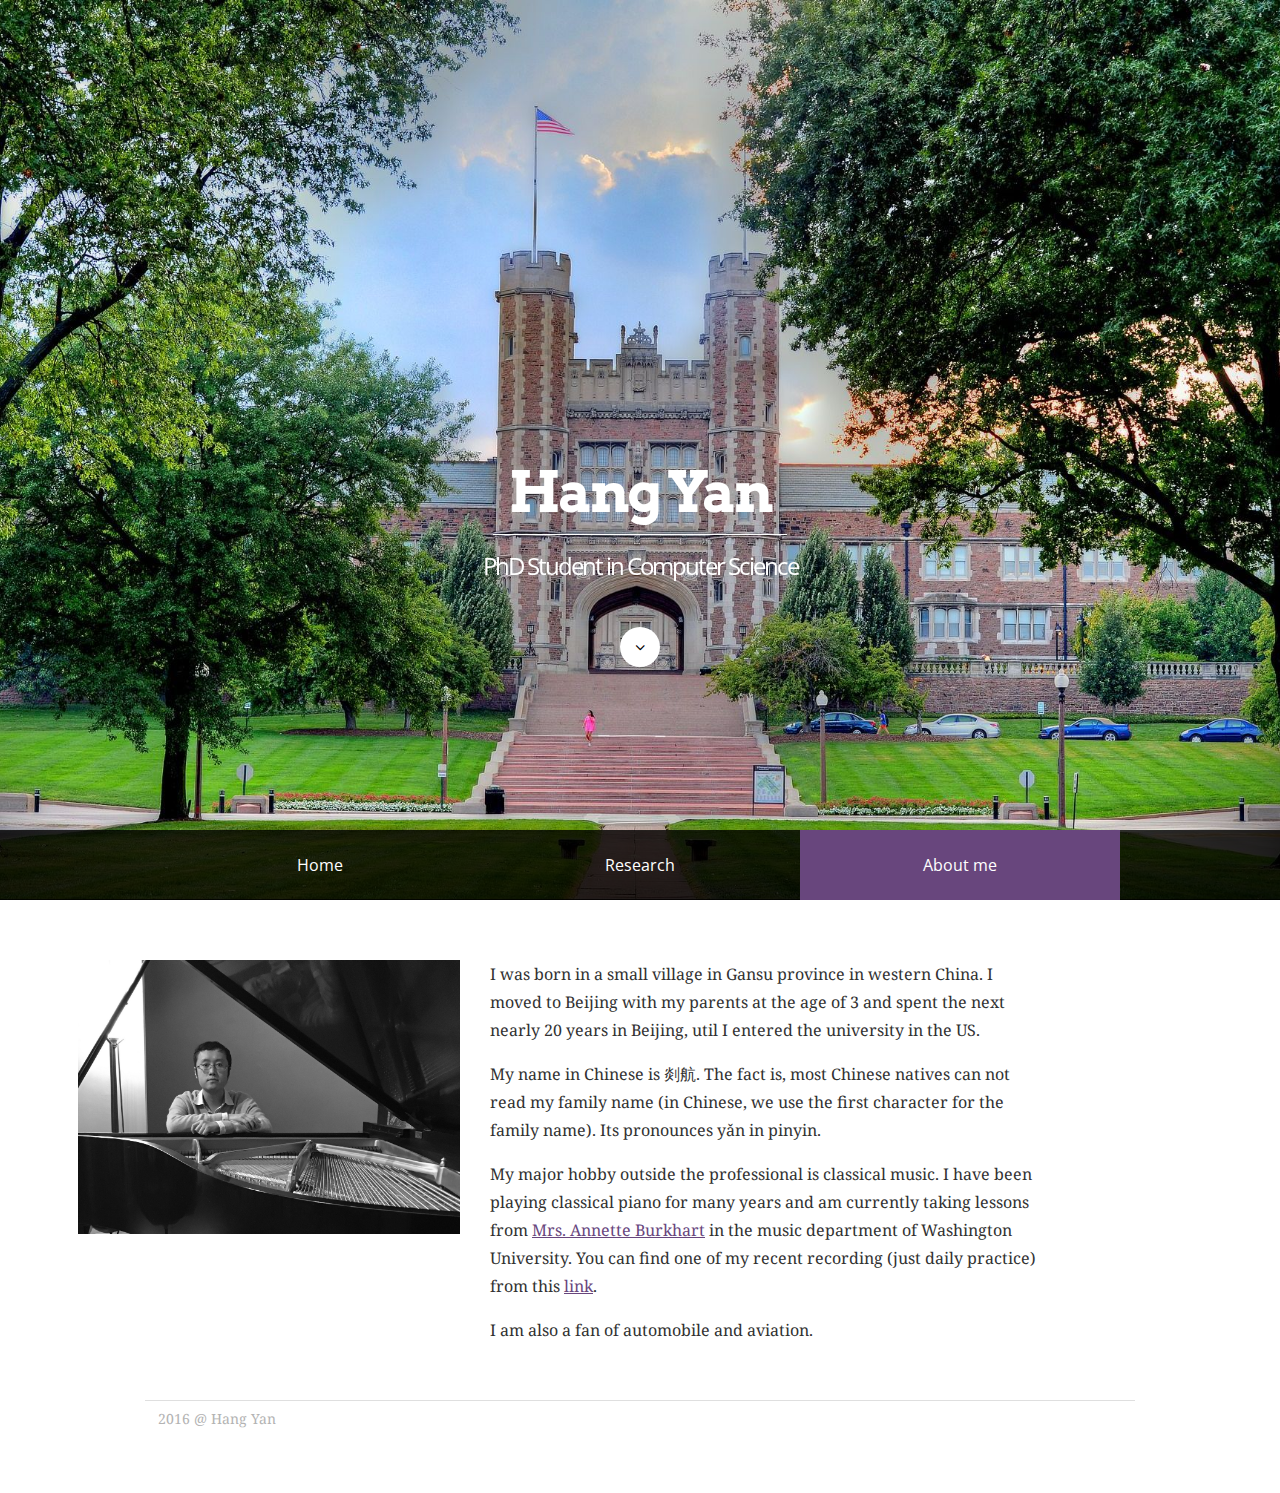
==== personal.html @ a52bda50 "Hang" ====
<!DOCTYPE html>
<html xmlns="http://www.w3.org/1999/xhtml">
  <head>

    <meta charset="utf-8" />

    <!-- User defined head content such as meta tags and encoding options -->
    
    <meta http-equiv="Content-Type" content="text/html; charset=utf-8" />
    <meta name="robots" content="index, follow" />
    <meta name="generator" content="RapidWeaver" />
    

    <!-- User defined head content -->
    

    <!-- Meta tags -->
    <meta name="viewport" content="width=device-width, initial-scale=1.0, maximum-scale=1.0, user-scalable=0" />

    <title>Welcome | Hang Yan</title>

    <!-- Load some fonts from Google's Font service -->
    <link href='https://fonts.googleapis.com/css?family=Open Sans:400,300,800|Noto Serif|Arvo' rel='stylesheet' type='text/css'>

    <!-- CSS stylesheets reset -->
    <link rel="stylesheet" type="text/css" media="all" href="rw_common/themes/tesla/consolidated.css?rwcache=502950438" />
    

    <!-- CSS for the Foundation framework's CSS that handles the responsive columnized layout -->
    

    <!-- Main Stylesheet -->
    

    <!-- Loads Font Awesome v4.0.3 CSS from CDN -->
    <link href="https://netdna.bootstrapcdn.com/font-awesome/4.1.0/css/font-awesome.min.css" rel="stylesheet">
    
    <!-- RapidWeaver Color Picker Stylesheet -->
    

    <!-- Theme specific media queries -->
    

    <!-- Base RapidWeaver javascript -->
    <script type="text/javascript" src="rw_common/themes/tesla/javascript.js?rwcache=502950438"></script>

    <!-- jQuery 1.8 is included in the theme internally -->
    <script src="rw_common/themes/tesla/js/jquery.min.js?rwcache=502950438"></script>

    <!-- Theme specific javascript, along with jQuery Easing and a few other elements -->
    <script src="rw_common/themes/tesla/js/elixir.js?rwcache=502950438"></script>

    <!-- Style variations -->
    <script type="text/javascript" src="rw_common/themes/tesla/js/sidebar/sidebar_left.js?rwcache=502950438"></script>
    

    <!-- User defined styles -->
    

    <!-- User defined javascript -->
    

    <!-- Plugin injected code -->
    

    
  </head>
  
  <!-- This page was created with RapidWeaver from Realmac Software. http://www.realmacsoftware.com -->

  <body>

    <header role="banner">

      <!-- Site Logo -->
      <div id="logo" data-0="opacity: 1;" data-top-bottom="opacity: 0;" data-anchor-target="#logo">
	
      </div>
      
      <div id="title_wrapper">
	<!-- Site Title -->
	<h1 id="site_title" data-0="opacity: 1; top:0px;" data-600="opacity: 0; top: 80px;" data-anchor-target="#site_title">
	  Hang Yan
	</h1>

	<!-- Site Slogan -->
	<h2 id="site_slogan" data-0="opacity: 1; top:0px;" data-600="opacity: 0; top: 80px;" data-anchor-target="#site_slogan">
	  PhD Student in Computer Science
	</h2>

	<!-- Scroll down button -->
	<div id="scroll_down_button" data-0="opacity: 1; top:0px;" data-400="opacity: 0; top: 100px;" data-anchor-target="#scroll_down_button">
	  <i class="fa fa-angle-down"></i>
	</div>
      </div>
      
      <!-- Top level navigation -->
      <div id="navigation_bar">
	<div class="row site_width">
	  <div class="large-12 columns">
	    <nav id="top_navigation">
	      <ul><li><a href="index.html" rel="">Home</a></li><li><a href="research.html" rel="">Research</a></li><li><a href="personal.html" rel="" id="current">About me</a></li>
	      </ul>
	    </nav>
	  </div>
	</div>
      </div>

    </header>

    <!-- Sub-navigation -->
    <div id="sub_navigation_bar">
      <div class="row site_width">
	<div class="large-12 columns">
	  <nav id="sub_navigation"><ul></ul></nav>
	</div>
      </div>
    </div>

    <!-- Mobile Navigation -->
    <div id="mobile_navigation_toggle">
      <i id="mobile_navigation_toggle_icon" class="fa fa-bars"></i>
    </div>
    <nav id="mobile_navigation">
      <ul><li><a href="index.html" rel="" id="current">Home</a></li><li><a href="research.html" rel="">Research</a></li><li><a href="personal.html" rel="">Personal</a></li>
      </ul>
    </nav>

    <!-- Main Content area and sidebar -->
    <div class="row site_width" id="container">
      <section id="content"class="large-7 columns">
	<p>I was born in a small village in Gansu province in western China. I moved to Beijing with my parents at the age of 3 and spent the next nearly 20 years in Beijing, util I entered the university in the US.</p>
	<p>My name in Chinese is 剡航. The fact is, most Chinese natives can not read my family name (in Chinese, we use the first character for the family name). Its pronounces y&#462;n in pinyin.</p>
	<p>My major hobby outside the professional is classical music. I have been playing classical piano for many years and am currently taking lessons from <a href="http://music.wustl.edu/people/burkhart">Mrs. Annette Burkhart</a> in the music department of Washington University. You can find one of my recent recording (just daily practice) from this <a href="https://www.youtube.com/watch?v=FCNgDLSjfm0&t=6s">link</a>.</p>
	<p>I am also a fan of automobile and aviation.</p>
      </section>
      <aside id="sidebar" class="large-5 columns">
	<!-- Sidebar content -->
	<h4 id="sidebar_title"></h4>
	<div id="sidebar_content">
	  <p style="text-align:center;"><a href="images/piano.jpg"><img src="images/piano_bw.jpg"/></a></p>
	</div>
	<div id="archives">
	  
	</div>
      </aside>
    </div>

    <!-- Footer -->
    <footer class="row site_width">
      <div id="footer_content" class="large-12 columns">
	<div id="breadcrumb_container">
	  <i class="fa fa-folder-open-o"></i> <span id="breadcrumb"></span>
	</div>
	2016 @ Hang Yan
      </div>
    </footer>

    <!-- Scroll up button -->
    <div id="scroll_up_button"><i class="fa fa-angle-up"></i></div>

    <!-- Handles loading Skrollr, which helps in animating portions of the header area. -->
    <!-- We check to see if the user is on an mobile device or not, and only serve up -->
    <!-- the animations on non-mobile devices. -->
    <script>
      $elixir(window).load(function() {
      if(!(/Android|iPhone|iPad|iPod|BlackBerry|Windows Phone/i).test(navigator.userAgent || navigator.vendor || window.opera)){
      skrollr.init({
      forceHeight: false
      });
      }
      });
    </script>

  </body>

</html>
---- rw_common/themes/tesla/consolidated.css ----
@media only screen {html {  width: 100%;  height: 100%;  margin: 0;  padding: 0;}body {  -webkit-font-smoothing: antialiased;  text-rendering: optimizeLegibility;  -webkit-text-size-adjust: none;  font-family: "Noto Serif", serif;  font-size: 16px;  line-height: 28px;  font-style: normal;  font-variant: normal;  font-weight: normal;  width: 100%;  height: 100%;  letter-spacing: 0;  margin: 0;  padding: 0;  position: relative;}h1,h2,h3,h4,h5,h6 {margin-top: 0;margin-bottom: 22px;}h1 {font-size: 44px;line-height: 60px;letter-spacing: -2px;}h2 {font-size: 38px;line-height: 54px;letter-spacing: -2px;}h3 {font-size: 32px;line-height: 48px;letter-spacing: -1px;}h4 {font-size: 26px;line-height: 42px;letter-spacing: -1px;}h5 {font-size: 20px;line-height: 36px;letter-spacing: 0px;}h6 {font-size: 18px;line-height: 34px;letter-spacing: 0px;}p {margin-top: 0;}b, strong {}a:link, a:visited {}a:hover, a:active {}.image-left {float: left;margin-right: 20px;}.image-right {float: right;margin-left: 20px;}.clearer {clear: both;}blockquote, .standout {font-size: 24px;line-height: 1.4;font-style: italic;}.imageStyle {}figure {margin: 22px 0;}header {background-repeat: no-repeat;background-position: center center;background-size: cover;height: 100%;width: auto;position: relative;text-align: center;}#logo,#title_wrapper {-webkit-transform-style: preserve-3d;  display: block;  height: 50%;  width: 100%;  position: absolute;  text-align: center;}#logo img {  position: relative;  top: 50%;-webkit-transform: translateY(-50%);-ms-transform: translateY(-50%);transform: translateY(-50%);  max-height: 90%;  width: auto;}#title_wrapper {top: 50%;}h1#site_title {display: inline-block;margin: 0;border-bottom: 1px solid #fff;padding: 4px 16px;font-family: "Arvo", serif;font-size: 56px;line-height: 76px;letter-spacing: -3px;position: relative;}h2#site_slogan {display: block;margin: 0;padding: 4px 16px;font-family: "Open Sans", sans-serif;font-size: 24px;font-weight: 400;position: relative;}#scroll_down_button {display: block;width: 40px;height: 40px;border-radius: 60px;font-size: 16px;line-height: 40px;text-align: center;margin: 30px auto 0 auto;cursor: pointer;position: relative;}#scroll_up_button {display: block;width: 40px;height: 40px;border-radius: 60px;font-size: 16px;line-height: 39px;text-align: center;cursor: pointer;position: fixed;bottom: 40px;right: 50%;margin-right: -20px;display: none;opacity: 0.9;box-shadow: 0 0 8px rgba(0,0,0,0.8);}h4#sidebar_title {font-size: 22px;display: none;}#sidebar_content {padding-bottom: 12px;}#container {margin-top: 60px;}#footer_content {border-top: 1px solid #DFDFDF;padding-top: 4px;padding-bottom: 60px;margin-top: 40px;color: #B3B3B3;font-size: 14px;}footer a,footer a:visited {color: #5B5B5B;}#navigation_bar {font-size: 16px;} #sub_navigation_bar {font-size: 14px;}#navigation_bar, #sub_navigation_bar {font-family: "Open Sans", sans-serif;display: block;height: 70px;width: 100%;z-index: 2;}#navigation_bar {background-color: rgba(0,0,0,0.8);position: absolute;bottom: 0;}#sub_navigation_bar {background-color: #31556C;}nav#top_navigation ul {}nav#top_navigation a.parent::after {font-family: "FontAwesome";content: "\f105";margin-left: 4px;line-height: 69px;height: 69px;}nav#top_navigation ul,nav#sub_navigation ul {list-style: none;margin: 0;padding: 0;line-height: 70px;height: 70px;text-align: center;}nav#sub_navigation > ul > li {display: block;width: 100%;} nav#sub_navigation ul ul {display: block;}#sub_navigation_bar,nav#sub_navigation ul {line-height: 55px;height: 55px;}nav#top_navigation ul li,nav#sub_navigation ul li {display: inline-block;position: relative;}nav#top_navigation ul li a,nav#sub_navigation ul li a {text-decoration: none;display: inline-block;width: 100%;text-align: center;}nav#sub_navigation ul li a {text-shadow: 0 1px 0 rgba(256,256,256,0.3);}nav#top_navigation #current,nav#top_navigation a:hover,nav#top_navigation .currentAncestor {}nav#sub_navigation #current,nav#sub_navigation a:hover {}#mobile_navigation_toggle {  text-align: center;  padding: 10px 0;  display: none;  font-size: 18px;  cursor: pointer;}nav#mobile_navigation {  width: 100%;  display: none;  font-family: "Open Sans", sans-serif;  font-size: 14px;  background-color: #fff;}nav#mobile_navigation>ul>li a {  border-top: 1px solid;}nav#mobile_navigation>ul>li:last-child>a {  border-bottom: 1px solid;}nav#mobile_navigation a,nav#mobile_navigation a:visited {  text-decoration: none;  display: block;  padding: 0 20px;  height: 56px;  line-height: 56px;}nav#mobile_navigation>ul>li a,nav#mobile_navigation>ul>li:last-child>a {border-color: #979797;}nav#mobile_navigation a,nav#mobile_navigation a:visited {color: #979797;}nav#mobile_navigation a:hover,nav#mobile_navigation a:active {  background-color: #DBDBDB;  color: #fff;}nav#mobile_navigation ul {  list-style: none;  padding: 0;  margin: 0;}nav#mobile_navigation ul ul a {  padding-left: 30px;}nav#mobile_navigation ul li.hasChild ul li a:before {  font-family: 'FontAwesome';  content: '\f105';  left: 0;  margin-right: 10px;}#breadcrumb_container {display: none;}#breadcrumb_container ul {list-style: none;margin: 0;padding: 0;display: inline-block;}#breadcrumb_container li {display: inline-block;}#breadcrumb_container a {text-decoration: none;}#breadcrumb_container a:hover {}#contentContainer #content ul {}#contentContainer #content li {}ul.disc {list-style-type: disc;}ul.circle {list-style-type: circle;}ul.square {list-style-type: square;}ol.arabic-numbers {list-style-type: decimal;}ol.upper-alpha {list-style-type: upper-latin;}ol.lower-alpha {list-style-type: upper-latin;}ol.upper-roman {list-style-type: upper-roman;}ol.lower-roman {list-style-type: lower-roman;}#sidebarContainer #sidebar ul {}#sidebarContainer #sidebar li {}table {}ul.blog-tag-cloud {padding: 12px 0;margin: 0;border-top: 1px solid #DFDFDF;}ul.blog-tag-cloud li {display: inline;}#sidebar ul.blog-tag-cloud li a {background-color: #33556A;color: #fff;padding: 2px 12px;border-radius: 24px;}#sidebar ul.blog-tag-cloud li a:hover {}.blog-tag-size-1 {}.blog-tag-size-2 {}.blog-tag-size-3 {}.blog-tag-size-4 {}.blog-tag-size-5 {}.blog-tag-size-6 {}.blog-tag-size-7 {}.blog-tag-size-8 {}.blog-tag-size-9 {}.blog-tag-size-10 {}.blog-tag-size-11 {}.blog-tag-size-12 {}.blog-tag-size-13 {}.blog-tag-size-14 {}.blog-tag-size-15 {}.blog-tag-size-16 {}.blog-tag-size-17 {}.blog-tag-size-18 {}.blog-tag-size-19 {}.blog-tag-size-20 {}.blog-archive-background {}.blog-entry-summary {}.blog-archive-headings-wrapper {}.blog-archive-entries-wrapper {}.blog-archive-entries-wrapper .blog-entry {}.blog-archive-month {}.blog-archive-link {}.blog-archive-link a:link, .blog-archive-link a:visited {}.blog-entry {margin-bottom: 60px;}.last-blog-entry {margin-bottom: 0px;}h1.blog-entry-title {font-size: 32px;line-height: 38px;}h1.blog-entry-title a {text-decoration: none;}.blog-entry-date {margin-bottom: 12px;}.blog-entry-date:before {  content: '\f017';  font-family: FontAwesome;  margin-right: 6px;}.blog-entry-category {}.blog-entry-category a:link, .blog-entry-category a:visited {}.blog-read-more {display: block;margin-top: 24px;}.blog-entry-body {}.blog-entry-comments:before {  content: '\f0e6';  font-family: FontAwesome;  margin-right: 6px;}p.blog-entry-tags {}#blog-archives {border-top: 1px solid #DFDFDF;padding: 12px 0;}.blog-archive-link-enabled {}.blog-archive-link-disabled {}.blog-archive-link-enabled:before, .blog-archive-link-disabled:before {   content: '\f017';  font-family: FontAwesome;  margin-right: 6px;}#archives a,#archives a:visited {text-decoration: none;}#blog-categories {border-top: 1px solid #DFDFDF;padding: 12px 0;}.blog-category-link-enabled {}.blog-category-link-disabled {}.blog-category-link-enabled:before {  content: '\f0f6';  font-family: FontAwesome;  margin-right: 6px;}.blog-category-link-disabled:before {  content: '\f016';  font-family: FontAwesome;  margin-right: 6px;}#blog-rss-feeds {border-top: 1px solid #DFDFDF;padding: 12px 0;}.blog-rss-link {}.blog-comments-rss-link {}.blog-rss-link:before {  content: '\f09e';  font-family: FontAwesome;  margin-right: 6px;}.filesharing-description {margin-bottom: 40px;}.filesharing-item {margin-bottom: 40px;}.filesharing-item-title:before {  font-family: 'FontAwesome';  content: '\f0f6';  margin-right: 5px;  color: #898989;}.filesharing-item-title {  font-size: 26px;  margin-bottom: 4px;}.filesharing-item-title a:hover {}.filesharing-item-title a:visited {}.filesharing-item-description {}.album-title {  font-size: 32px;  margin-bottom: 20px;}.album-description {  margin-bottom: 40px;}.album-wrapper {}.thumbnail-wrap {  float: left;  margin-right: 10px;  margin-bottom: 10px;}.thumbnail-frame {}.thumbnail-frame img {  border-radius: 4px;}.thumbnail-frame a {}.thumbnail-frame a:hover {}.thumbnail-caption {  font-size: 10px;}.photo-background {text-align: center;}.photo-navigation {padding: 20px 0;margin-bottom: 60px;text-align: center;}.photo-links {}.photo-navigation a:link, .photo-navigation a:visited {}.photo-navigation a:hover {}img.photo-frame {border-radius: 4px;}.photo-title {font-size: 24px;}.photo-caption {}.exif-data {}.exif-data p {}p.exif-version {}p.exif-colour-space {}p.exif-focal-length {}p.exif-dimensions {}p.exif-pixel-y-dimension {}p.exif-pixel-x-dimension {}p.exif-oecf-value {}p.exif-subsec-time-original {}p.exif-exposure-mode {}p.exif-spatial-frequency-response {}p.exif-scene-capture-type {}p.exif-subject-location {}p.exif-shutter-speed {}p.exif-datetime-original {}p.exif-subsec-time {}p.exif-compressed-bits-per-pixel {}p.exif-flash-energy {}p.exif-saturation {}p.exif-brightness {}p.exif-exposure-time {}p.exif-f-number {}p.exif-file-source {}p.exif-gain-control {}p.exif-subject-area {}p.exif-cfa-pattern {}p.exif-scene-type {}p.exif-white-balance {}p.exif-flash {}p.exif-exposure-index {}p.exif-flashpix-version {}p.exif-device-setting-description {}p.exif-focalplane-x-resolution {}p.exif-image-uniqueid {}p.exif-components-configuration {}p.exif-light-source {}p.exif-sensing-method {}p.exif-aperture {}p.exif-sharpness {}p.exif-exposure-program {}p.exif-subject-distance {}p.exif-subsec-time-digitized {}p.exif-contrast {}p.exif-focalplane-resolution-unit {}p.exif-gamma {}p.exif-35mm-focal-length {}p.exif-datetime-digitized {}p.exif-subject-distance-range {}p.exif-custom-rendered {}p.exif-max-aperture {}p.exif-sound-file {}p.exif-metering-mode {}p.exif-spectral-sensitivity {}p.exif-exposure-bias {}p.exif-focalplane-y-resolution {}p.exif-iso-rating {}p.exif-maker-note {}p.exif-digital-zoom-ratio {}p.exif-user-comment {}.movie-description {}.movie-page-title {  font-size: 32px;  margin-bottom: 20px;}.movie-page-description {margin-bottom: 40px;}.movie-thumbnail-frame {padding-bottom: 20px;margin-right: 10px;}.movie-thumbnail-frame,.movie-thumbnail-frame img {max-width: 200px;height: auto;float: left;}.movie-thumbnail-frame:hover {}.movie-thumbnail-caption {font-size: 10px;line-height: 14px;}.movie-background {}.movie-title {}.movie-frame {}form {  margin: 0;  padding: 0;}.message-text {} .required-text {} .form-input-field {  width: 95%;  border-radius: 4px;  -webkit-box-shadow: none !important;  -moz-box-shadow: none !important;  box-shadow: none !important;  padding: 8px 10px;  border: 1px solid #CCCCCC;  transition-duration: 400ms;  transition-property: border-color;}  .form-input-field:focus {  outline: 0;  border: 1px solid #33556A;} .form-input-button {  border: 1px solid #CCCCCC;  color: #6A6A6A;  border-radius: 4px;  padding: 8px 20px;  cursor: pointer;  margin-right: 2px;  transition-duration: 200ms;  transition-property: border-color, background-color, color;}.form-input-button:hover {}.rw-sitemap ul {}.rw-sitemap ul li {}.rw-sitemap ul li:last-child {}.rw-sitemap ul li li {}.rw-sitemap ul li li:last-child {}.rw-sitemap ul ul {}.rw-sitemap ul ul ul {}#dsq-comments-title {clear: none !important;}#dsq-content .dsq-options {clear: none !important;}#dsq-thread-settings {clear: none !important;}#dsq-content div {clear: none !important;}.dsq-login-buttons li {clear: none !important;margin-bottom: 25px!important;}.dsq-button {float: none ! important;}.js-singleCommentBodyT {display: block;padding-top: 17px !important;}.js-singleCommentHeader {padding: 0 8px !important;}.js-OldComments,.js-commentFieldLabel,.js-pmFieldLabel,.js-singleCommentBody,.js-singleCommentKarmaComMod,.js-commentBodyLabel,.js-commentCmtTextarea,.js-commentAvatarArea,.js-OldCommentsWrap,.js-OldComments,.js-CreateCommentFieldsWrap,.js-CreateCommentFields,.js-commentCmtTextarea,.js-kit-comments div {clear: none !important;}.js-singleCommentText {display: block !important;clear: both !important;}.js-kit-comments br {display: none !important;}.js-singleCommentBody br {display: block !important;}body {background-color: #FFFFFF;color: #313131;}a:link, a:visited {color: #68467D;}a:hover, a:active {color: #533864;}h1#site_title {color: #FFFFFF;border-bottom: 1px solid #FFFFFF;}h2#site_slogan {color: #FFFFFF;}#scroll_down_button {background-color: #FFFFFF;color: #000000;}#scroll_up_button {background-color: #313131;color: #FFFFFF;}nav#top_navigation #current,nav#top_navigation a:hover,nav#top_navigation .currentAncestor {background-color: #68467D;color: #FFFFFF;}nav#top_navigation ul li a,nav#top_navigation ul li a:visited {color: #FFFFFF;}#sub_navigation_bar {background-color: #F7F7F7;}nav#sub_navigation ul li a,nav#sub_navigation ul li a:visited {color: #7E7E7E;}nav#sub_navigation #current,nav#sub_navigation a:hover {background-color: #E1E1E1;color: #313131;}#mobile_navigation_toggle {background-color: #68467D;color: #FFFFFF;}#sidebar ul.blog-tag-cloud li a,#sidebar ul.blog-tag-cloud li a:visited {background-color: #68467D;color: #FFFFFF;}#sidebar ul.blog-tag-cloud li a:hover,#sidebar ul.blog-tag-cloud li a:active {background-color: #533864;}.photo-background {background-color: #FFFFFF;}.form-input-field:focus {  border-color: #68467D;} .form-input-button {  background-color: #FFFFFF;}.form-input-button:hover {  border-color: #68467D;  background-color: #68467D;  color: #FFFFFF;}.site_width {max-width: 990px;}@media only screen {header {background-image: url(images/banners/banner_1.jpg);}}@media only screen and (max-width: 768px) {header {background-image: url(images/banners/banner_1_medium.jpg);}}@media only screen and (max-width: 480px) {header {background-image: url(images/banners/banner_1_small.jpg);}}
}

html {  font-family: sans-serif;   -ms-text-size-adjust: 100%;   -webkit-text-size-adjust: 100%; }body {  margin: 0;}article,aside,details,figcaption,figure,footer,header,hgroup,main,nav,section,summary {  display: block;}audio,canvas,progress,video {  display: inline-block;   vertical-align: baseline; }audio:not([controls]) {  display: none;  height: 0;}[hidden],template {  display: none;}a {  background: transparent;}a:active,a:hover {  outline: 0;}abbr[title] {  border-bottom: 1px dotted;}b,strong {  font-weight: bold;}dfn {  font-style: italic;}mark {  background: #ff0;  color: #000;}small {  font-size: 80%;}sub,sup {  font-size: 75%;  line-height: 0;  position: relative;  vertical-align: baseline;}sup {  top: -0.5em;}sub {  bottom: -0.25em;}img {  border: 0;}svg:not(:root) {  overflow: hidden;}hr {  -moz-box-sizing: content-box;  box-sizing: content-box;  height: 0;}pre {  overflow: auto;}code,kbd,pre,samp {  font-family: monospace, monospace;  font-size: 1em;}button,input,optgroup,select,textarea {  color: inherit;   font: inherit;   margin: 0; }button {  overflow: visible;}button,select {  text-transform: none;}button,html input[type="button"], input[type="reset"],input[type="submit"] {  -webkit-appearance: button;   cursor: pointer; }button[disabled],html input[disabled] {  cursor: default;}button::-moz-focus-inner,input::-moz-focus-inner {  border: 0;  padding: 0;}input {  line-height: normal;}input[type="checkbox"],input[type="radio"] {  box-sizing: border-box;   padding: 0; }input[type="number"]::-webkit-inner-spin-button,input[type="number"]::-webkit-outer-spin-button {  height: auto;}input[type="search"] {  -webkit-appearance: textfield;   -moz-box-sizing: content-box;  -webkit-box-sizing: content-box;   box-sizing: content-box;}input[type="search"]::-webkit-search-cancel-button,input[type="search"]::-webkit-search-decoration {  -webkit-appearance: none;}fieldset {  border: 1px solid #c0c0c0;  margin: 0 2px;  padding: 0.35em 0.625em 0.75em;}legend {  border: 0;   padding: 0; }textarea {  overflow: auto;}optgroup {  font-weight: bold;}table {  border-collapse: collapse;  border-spacing: 0;}td,th {  padding: 0;}*,*:before,*:after {  -moz-box-sizing: border-box;  -webkit-box-sizing: border-box;  box-sizing: border-box; }#content * {  -moz-box-sizing: content-box;  -webkit-box-sizing: content-box;  box-sizing: content-box;}#content .row, #content .columns {  -moz-box-sizing: border-box;  -webkit-box-sizing: border-box;  box-sizing: border-box;}img,object,embed {  max-width: 100%;  height: auto; }img {  -ms-interpolation-mode: bicubic; }img {  display: inline-block; }.row {  width: 100%;  margin-left: auto;  margin-right: auto;  margin-top: 0;  margin-bottom: 0;  max-width: 62.5em;  *zoom: 1; }  .row:before, .row:after {    content: " ";    display: table; }  .row:after {    clear: both; }  .row .columns {    position: relative;    padding-left: 0.9375em;    padding-right: 0.9375em;    width: 100%;    float: left; }  .row.collapse .columns {    position: relative;    padding-left: 0;    padding-right: 0;    float: left; }  .row .row {    width: auto;    margin-left: -0.9375em;    margin-right: -0.9375em;    margin-top: 0;    margin-bottom: 0;    max-width: none;    *zoom: 1; }    .row .row:before, .row .row:after {      content: " ";      display: table; }    .row .row:after {      clear: both; }    .row .row.collapse {      width: auto;      margin: 0;      max-width: none;      *zoom: 1; }      .row .row.collapse:before, .row .row.collapse:after {        content: " ";        display: table; }      .row .row.collapse:after {        clear: both; }@media only screen {  .row .columns {    position: relative;    padding-left: 0.9375em;    padding-right: 0.9375em;    float: left; }  .row .small-1 {    position: relative;    width: 8.33333%; }  .row .small-2 {    position: relative;    width: 16.66667%; }  .row .small-3 {    position: relative;    width: 25%; }  .row .small-4 {    position: relative;    width: 33.33333%; }  .row .small-5 {    position: relative;    width: 41.66667%; }  .row .small-6 {    position: relative;    width: 50%; }  .row .small-7 {    position: relative;    width: 58.33333%; }  .row .small-8 {    position: relative;    width: 66.66667%; }  .row .small-9 {    position: relative;    width: 75%; }  .row .small-10 {    position: relative;    width: 83.33333%; }  .row .small-11 {    position: relative;    width: 91.66667%; }  .row .small-12 {    position: relative;    width: 100%; }  .row .small-offset-1 {    position: relative;    margin-left: 8.33333%; }  .row .small-offset-2 {    position: relative;    margin-left: 16.66667%; }  .row .small-offset-3 {    position: relative;    margin-left: 25%; }  .row .small-offset-4 {    position: relative;    margin-left: 33.33333%; }  .row .small-offset-5 {    position: relative;    margin-left: 41.66667%; }  .row .small-offset-6 {    position: relative;    margin-left: 50%; }  .row .small-offset-7 {    position: relative;    margin-left: 58.33333%; }  .row .small-offset-8 {    position: relative;    margin-left: 66.66667%; }  .row .small-offset-9 {    position: relative;    margin-left: 75%; }  .row .small-offset-10 {    position: relative;    margin-left: 83.33333%; }  [class*="columns"] + [class*="columns"]:last-child {    float: right; }  [class*="columns"] + [class*="columns"].end {    float: left; }  .columns.small-centered {    position: relative;    margin-left: auto;    margin-right: auto;    float: none !important; } }@media only screen and (min-width: 48em) {  .row .large-1 {    position: relative;    width: 8.33333%; }  .row .large-2 {    position: relative;    width: 16.66667%; }  .row .large-3 {    position: relative;    width: 25%; }  .row .large-4 {    position: relative;    width: 33.33333%; }  .row .large-5 {    position: relative;    width: 41.66667%; }  .row .large-6 {    position: relative;    width: 50%; }  .row .large-7 {    position: relative;    width: 58.33333%; }  .row .large-8 {    position: relative;    width: 66.66667%; }  .row .large-9 {    position: relative;    width: 75%; }  .row .large-10 {    position: relative;    width: 83.33333%; }  .row .large-11 {    position: relative;    width: 91.66667%; }  .row .large-12 {    position: relative;    width: 100%; }  .row .large-offset-1 {    position: relative;    margin-left: 8.33333%; }  .row .large-offset-2 {    position: relative;    margin-left: 16.66667%; }  .row .large-offset-3 {    position: relative;    margin-left: 25%; }  .row .large-offset-4 {    position: relative;    margin-left: 33.33333%; }  .row .large-offset-5 {    position: relative;    margin-left: 41.66667%; }  .row .large-offset-6 {    position: relative;    margin-left: 50%; }  .row .large-offset-7 {    position: relative;    margin-left: 58.33333%; }  .row .large-offset-8 {    position: relative;    margin-left: 66.66667%; }  .row .large-offset-9 {    position: relative;    margin-left: 75%; }  .row .large-offset-10 {    position: relative;    margin-left: 83.33333%; }  .push-2 {    position: relative;    left: 16.66667%;    right: auto; }  .pull-2 {    position: relative;    right: 16.66667%;    left: auto; }  .push-3 {    position: relative;    left: 25%;    right: auto; }  .pull-3 {    position: relative;    right: 25%;    left: auto; }  .push-4 {    position: relative;    left: 33.33333%;    right: auto; }  .pull-4 {    position: relative;    right: 33.33333%;    left: auto; }  .push-5 {    position: relative;    left: 41.66667%;    right: auto; }  .pull-5 {    position: relative;    right: 41.66667%;    left: auto; }  .push-6 {    position: relative;    left: 50%;    right: auto; }  .pull-6 {    position: relative;    right: 50%;    left: auto; }  .push-7 {    position: relative;    left: 58.33333%;    right: auto; }  .pull-7 {    position: relative;    right: 58.33333%;    left: auto; }  .push-8 {    position: relative;    left: 66.66667%;    right: auto; }  .pull-8 {    position: relative;    right: 66.66667%;    left: auto; }  .push-9 {    position: relative;    left: 75%;    right: auto; }  .pull-9 {    position: relative;    right: 75%;    left: auto; }  .push-10 {    position: relative;    left: 83.33333%;    right: auto; }  .pull-10 {    position: relative;    right: 83.33333%;    left: auto; }  .small-push-2 {    left: inherit; }  .small-pull-2 {    right: inherit; }  .small-push-3 {    left: inherit; }  .small-pull-3 {    right: inherit; }  .small-push-4 {    left: inherit; }  .small-pull-4 {    right: inherit; }  .small-push-5 {    left: inherit; }  .small-pull-5 {    right: inherit; }  .small-push-6 {    left: inherit; }  .small-pull-6 {    right: inherit; }  .small-push-7 {    left: inherit; }  .small-pull-7 {    right: inherit; }  .small-push-8 {    left: inherit; }  .small-pull-8 {    right: inherit; }  .small-push-9 {    left: inherit; }  .small-pull-9 {    right: inherit; }  .small-push-10 {    left: inherit; }  .small-pull-10 {    right: inherit; }  .columns.large-centered {    position: relative;    margin-left: auto;    margin-right: auto;    float: none !important; } }.show-for-small,.show-for-medium-down,.show-for-large-down {  display: inherit !important; }.show-for-medium,.show-for-medium-up,.show-for-large,.show-for-large-up,.show-for-xlarge {  display: none !important; }.hide-for-medium,.hide-for-medium-up,.hide-for-large,.hide-for-large-up,.hide-for-xlarge {  display: inherit !important; }.hide-for-small,.hide-for-medium-down,.hide-for-large-down {  display: none !important; }table.show-for-small, table.show-for-medium-down, table.show-for-large-down, table.hide-for-medium, table.hide-for-medium-up, table.hide-for-large, table.hide-for-large-up, table.hide-for-xlarge {  display: table; }thead.show-for-small, thead.show-for-medium-down, thead.show-for-large-down, thead.hide-for-medium, thead.hide-for-medium-up, thead.hide-for-large, thead.hide-for-large-up, thead.hide-for-xlarge {  display: table-header-group !important; }tbody.show-for-small, tbody.show-for-medium-down, tbody.show-for-large-down, tbody.hide-for-medium, tbody.hide-for-medium-up, tbody.hide-for-large, tbody.hide-for-large-up, tbody.hide-for-xlarge {  display: table-row-group !important; }tr.show-for-small, tr.show-for-medium-down, tr.show-for-large-down, tr.hide-for-medium, tr.hide-for-medium-up, tr.hide-for-large, tr.hide-for-large-up, tr.hide-for-xlarge {  display: table-row !important; }td.show-for-small, td.show-for-medium-down, td.show-for-large-down, td.hide-for-medium, td.hide-for-medium-up, td.hide-for-large, td.hide-for-large-up, td.hide-for-xlarge,th.show-for-small,th.show-for-medium-down,th.show-for-large-down,th.hide-for-medium,th.hide-for-medium-up,th.hide-for-large,th.hide-for-large-up,th.hide-for-xlarge {  display: table-cell !important; }@media only screen and (min-width: 48em) {  .show-for-medium,  .show-for-medium-up {    display: inherit !important; }  .show-for-small {    display: none !important; }  .hide-for-small {    display: inherit !important; }  .hide-for-medium,  .hide-for-medium-up {    display: none !important; }    table.show-for-medium, table.show-for-medium-up, table.hide-for-small {    display: table; }  thead.show-for-medium, thead.show-for-medium-up, thead.hide-for-small {    display: table-header-group !important; }  tbody.show-for-medium, tbody.show-for-medium-up, tbody.hide-for-small {    display: table-row-group !important; }  tr.show-for-medium, tr.show-for-medium-up, tr.hide-for-small {    display: table-row !important; }  td.show-for-medium, td.show-for-medium-up, td.hide-for-small,  th.show-for-medium,  th.show-for-medium-up,  th.hide-for-small {    display: table-cell !important; } }@media only screen and (min-width: 80em) {  .show-for-large,  .show-for-large-up {    display: inherit !important; }  .show-for-medium,  .show-for-medium-down {    display: none !important; }  .hide-for-medium,  .hide-for-medium-down {    display: inherit !important; }  .hide-for-large,  .hide-for-large-up {    display: none !important; }    table.show-for-large, table.show-for-large-up, table.hide-for-medium, table.hide-for-medium-down {    display: table; }  thead.show-for-large, thead.show-for-large-up, thead.hide-for-medium, thead.hide-for-medium-down {    display: table-header-group !important; }  tbody.show-for-large, tbody.show-for-large-up, tbody.hide-for-medium, tbody.hide-for-medium-down {    display: table-row-group !important; }  tr.show-for-large, tr.show-for-large-up, tr.hide-for-medium, tr.hide-for-medium-down {    display: table-row !important; }  td.show-for-large, td.show-for-large-up, td.hide-for-medium, td.hide-for-medium-down,  th.show-for-large,  th.show-for-large-up,  th.hide-for-medium,  th.hide-for-medium-down {    display: table-cell !important; } }@media only screen and (min-width: 90em) {  .show-for-xlarge {    display: inherit !important; }  .show-for-large,  .show-for-large-down {    display: none !important; }  .hide-for-large,  .hide-for-large-down {    display: inherit !important; }  .hide-for-xlarge {    display: none !important; }    table.show-for-xlarge, table.hide-for-large, table.hide-for-large-down {    display: table; }  thead.show-for-xlarge, thead.hide-for-large, thead.hide-for-large-down {    display: table-header-group !important; }  tbody.show-for-xlarge, tbody.hide-for-large, tbody.hide-for-large-down {    display: table-row-group !important; }  tr.show-for-xlarge, tr.hide-for-large, tr.hide-for-large-down {    display: table-row !important; }  td.show-for-xlarge, td.hide-for-large, td.hide-for-large-down,  th.show-for-xlarge,  th.hide-for-large,  th.hide-for-large-down {    display: table-cell !important; } }.show-for-landscape,.hide-for-portrait {  display: inherit !important; }.hide-for-landscape,.show-for-portrait {  display: none !important; }table.hide-for-landscape, table.show-for-portrait {  display: table; }thead.hide-for-landscape, thead.show-for-portrait {  display: table-header-group !important; }tbody.hide-for-landscape, tbody.show-for-portrait {  display: table-row-group !important; }tr.hide-for-landscape, tr.show-for-portrait {  display: table-row !important; }td.hide-for-landscape, td.show-for-portrait,th.hide-for-landscape,th.show-for-portrait {  display: table-cell !important; }@media only screen and (orientation: landscape) {  .show-for-landscape,  .hide-for-portrait {    display: inherit !important; }  .hide-for-landscape,  .show-for-portrait {    display: none !important; }    table.show-for-landscape, table.hide-for-portrait {    display: table; }  thead.show-for-landscape, thead.hide-for-portrait {    display: table-header-group !important; }  tbody.show-for-landscape, tbody.hide-for-portrait {    display: table-row-group !important; }  tr.show-for-landscape, tr.hide-for-portrait {    display: table-row !important; }  td.show-for-landscape, td.hide-for-portrait,  th.show-for-landscape,  th.hide-for-portrait {    display: table-cell !important; } }@media only screen and (orientation: portrait) {  .show-for-portrait,  .hide-for-landscape {    display: inherit !important; }  .hide-for-portrait,  .show-for-landscape {    display: none !important; }    table.show-for-portrait, table.hide-for-landscape {    display: table; }  thead.show-for-portrait, thead.hide-for-landscape {    display: table-header-group !important; }  tbody.show-for-portrait, tbody.hide-for-landscape {    display: table-row-group !important; }  tr.show-for-portrait, tr.hide-for-landscape {    display: table-row !important; }  td.show-for-portrait, td.hide-for-landscape,  th.show-for-portrait,  th.hide-for-landscape {    display: table-cell !important; } }.show-for-touch {  display: none !important; }.hide-for-touch {  display: inherit !important; }.touch .show-for-touch {  display: inherit !important; }.touch .hide-for-touch {  display: none !important; }table.hide-for-touch {  display: table; }.touch table.show-for-touch {  display: table; }thead.hide-for-touch {  display: table-header-group !important; }.touch thead.show-for-touch {  display: table-header-group !important; }tbody.hide-for-touch {  display: table-row-group !important; }.touch tbody.show-for-touch {  display: table-row-group !important; }tr.hide-for-touch {  display: table-row !important; }.touch tr.show-for-touch {  display: table-row !important; }td.hide-for-touch {  display: table-cell !important; }.touch td.show-for-touch {  display: table-cell !important; }th.hide-for-touch {  display: table-cell !important; }.touch th.show-for-touch {  display: table-cell !important; }@media only screen {  [class*="block-grid-"] {    display: block;    padding: 0;    margin: 0 -10px;    *zoom: 1; }    [class*="block-grid-"]:before, [class*="block-grid-"]:after {      content: " ";      display: table; }    [class*="block-grid-"]:after {      clear: both; }    [class*="block-grid-"] > li {      display: block;      height: auto;      float: left;      padding: 0 10px 10px; }  .small-block-grid-1 > li {    width: 100%;    padding: 0 10px 10px; }    .small-block-grid-1 > li:nth-of-type(1n+1) {      clear: both; }  .small-block-grid-2 > li {    width: 50%;    padding: 0 10px 10px; }    .small-block-grid-2 > li:nth-of-type(2n+1) {      clear: both; }  .small-block-grid-3 > li {    width: 33.33333%;    padding: 0 10px 10px; }    .small-block-grid-3 > li:nth-of-type(3n+1) {      clear: both; }  .small-block-grid-4 > li {    width: 25%;    padding: 0 10px 10px; }    .small-block-grid-4 > li:nth-of-type(4n+1) {      clear: both; }  .small-block-grid-5 > li {    width: 20%;    padding: 0 10px 10px; }    .small-block-grid-5 > li:nth-of-type(5n+1) {      clear: both; }  .small-block-grid-6 > li {    width: 16.66667%;    padding: 0 10px 10px; }    .small-block-grid-6 > li:nth-of-type(6n+1) {      clear: both; }  .small-block-grid-7 > li {    width: 14.28571%;    padding: 0 10px 10px; }    .small-block-grid-7 > li:nth-of-type(7n+1) {      clear: both; }  .small-block-grid-8 > li {    width: 12.5%;    padding: 0 10px 10px; }    .small-block-grid-8 > li:nth-of-type(8n+1) {      clear: both; }  .small-block-grid-9 > li {    width: 11.11111%;    padding: 0 10px 10px; }    .small-block-grid-9 > li:nth-of-type(9n+1) {      clear: both; }  .small-block-grid-10 > li {    width: 10%;    padding: 0 10px 10px; }    .small-block-grid-10 > li:nth-of-type(10n+1) {      clear: both; }  .small-block-grid-11 > li {    width: 9.09091%;    padding: 0 10px 10px; }    .small-block-grid-11 > li:nth-of-type(11n+1) {      clear: both; }  .small-block-grid-12 > li {    width: 8.33333%;    padding: 0 10px 10px; }    .small-block-grid-12 > li:nth-of-type(12n+1) {      clear: both; } }@media only screen and (min-width: 48em) {  .large-block-grid-1 > li {    width: 100%;    padding: 0 10px 10px; }    .large-block-grid-1 > li:nth-of-type(1n+1) {      clear: both; }  .large-block-grid-2 > li {    width: 50%;    padding: 0 10px 10px; }    .large-block-grid-2 > li:nth-of-type(2n+1) {      clear: both; }  .large-block-grid-3 > li {    width: 33.33333%;    padding: 0 10px 10px; }    .large-block-grid-3 > li:nth-of-type(3n+1) {      clear: both; }  .large-block-grid-4 > li {    width: 25%;    padding: 0 10px 10px; }    .large-block-grid-4 > li:nth-of-type(4n+1) {      clear: both; }  .large-block-grid-5 > li {    width: 20%;    padding: 0 10px 10px; }    .large-block-grid-5 > li:nth-of-type(5n+1) {      clear: both; }  .large-block-grid-6 > li {    width: 16.66667%;    padding: 0 10px 10px; }    .large-block-grid-6 > li:nth-of-type(6n+1) {      clear: both; }  .large-block-grid-7 > li {    width: 14.28571%;    padding: 0 10px 10px; }    .large-block-grid-7 > li:nth-of-type(7n+1) {      clear: both; }  .large-block-grid-8 > li {    width: 12.5%;    padding: 0 10px 10px; }    .large-block-grid-8 > li:nth-of-type(8n+1) {      clear: both; }  .large-block-grid-9 > li {    width: 11.11111%;    padding: 0 10px 10px; }    .large-block-grid-9 > li:nth-of-type(9n+1) {      clear: both; }  .large-block-grid-10 > li {    width: 10%;    padding: 0 10px 10px; }    .large-block-grid-10 > li:nth-of-type(10n+1) {      clear: both; }  .large-block-grid-11 > li {    width: 9.09091%;    padding: 0 10px 10px; }    .large-block-grid-11 > li:nth-of-type(11n+1) {      clear: both; }  .large-block-grid-12 > li {    width: 8.33333%;    padding: 0 10px 10px; }    .large-block-grid-12 > li:nth-of-type(12n+1) {      clear: both; }  [class*="small-block-grid-"] > li {    clear: none !important; } }@media only screen {}@media only screen and (max-width: 1024px) {#navigation_bar {font-size: 14px;} #sub_navigation_bar {font-size: 12px;}h1 {font-size: 40px;line-height: 56px;letter-spacing: -2px;}h2 {font-size: 34px;line-height: 50px;letter-spacing: -1px;}h3 {font-size: 28px;line-height: 44px;letter-spacing: 0px;}h4 {font-size: 22px;line-height: 38px;letter-spacing: 0px;}h5 {font-size: 20px;line-height: 36px;letter-spacing: 0px;}h6 {font-size: 18px;line-height: 34px;letter-spacing: 0px;}}@media only screen and (max-width: 768px) {h1#site_title {font-size: 36px;line-height: 40px;letter-spacing: -1px;padding: 4px 8px;}h2#site_slogan {font-size: 18px;line-height: 24px;position: relative;letter-spacing: 0;}#navigation_bar,#sub_navigation_bar,#scroll_down_button {display: none !important;}#mobile_navigation_toggle {  display: block;}h1 {font-size: 36px;line-height: 52px;letter-spacing: -1px;}h2 {font-size: 30px;line-height: 46px;letter-spacing: -1px;}h3 {font-size: 24px;line-height: 40px;letter-spacing: 0px;}h4 {font-size: 20px;line-height: 36px;letter-spacing: 0px;}h5 {font-size: 18px;line-height: 34px;letter-spacing: 0px;}h6 {font-size: 16px;line-height: 32px;letter-spacing: 0px;}}@media only screen and (max-width: 480px) {h1#site_title {font-size: 26px;line-height: 30px;letter-spacing: 0px;}h2#site_slogan {font-size: 16px;line-height: 22px;position: relative;letter-spacing: 0;}.image-left {float: none;margin-right: 0;}.image-right {float: none;margin-left: 0;}#scroll_up_button {width: 100%;border-radius: 0px;position: fixed;bottom: 0;right: 0;float: none;margin-top: 0;z-index: 500;margin-right: 0;}h1 {font-size: 32px;line-height: 48px;letter-spacing: -1px;}h2 {font-size: 26px;line-height: 42px;letter-spacing: 0px;}h3 {font-size: 20px;line-height: 36px;letter-spacing: 0px;}h4 {font-size: 18px;line-height: 34px;letter-spacing: 0px;}h5 {font-size: 16px;line-height: 32px;letter-spacing: 0px;}h6 {font-size: 14px;line-height: 30px;letter-spacing: 0px;}}@media only screen and (min-width: 769px) {#mobile_navigation {  display: none !important;}}@media only screen and (orientation: landscape) {}@media only screen and (orientation: portrait) {}.touch .your-element {}body {background-color: #FFFFFF;color: #313131;}a:link, a:visited {color: #68467D;}a:hover, a:active {color: #533864;}h1#site_title {color: #FFFFFF;border-bottom: 1px solid #FFFFFF;}h2#site_slogan {color: #FFFFFF;}#scroll_down_button {background-color: #FFFFFF;color: #000000;}#scroll_up_button {background-color: #313131;color: #FFFFFF;}nav#top_navigation #current,nav#top_navigation a:hover,nav#top_navigation .currentAncestor {background-color: #68467D;color: #FFFFFF;}nav#top_navigation ul li a,nav#top_navigation ul li a:visited {color: #FFFFFF;}#sub_navigation_bar {background-color: #F7F7F7;}nav#sub_navigation ul li a,nav#sub_navigation ul li a:visited {color: #7E7E7E;}nav#sub_navigation #current,nav#sub_navigation a:hover {background-color: #E1E1E1;color: #313131;}#mobile_navigation_toggle {background-color: #68467D;color: #FFFFFF;}#sidebar ul.blog-tag-cloud li a,#sidebar ul.blog-tag-cloud li a:visited {background-color: #68467D;color: #FFFFFF;}#sidebar ul.blog-tag-cloud li a:hover,#sidebar ul.blog-tag-cloud li a:active {background-color: #533864;}.photo-background {background-color: #FFFFFF;}.form-input-field:focus {  border-color: #68467D;} .form-input-button {  background-color: #FFFFFF;}.form-input-button:hover {  border-color: #68467D;  background-color: #68467D;  color: #FFFFFF;}.site_width {max-width: 990px;}@media only screen {header {background-image: url(images/banners/banner_1.jpg);}}@media only screen and (max-width: 768px) {header {background-image: url(images/banners/banner_1_medium.jpg);}}@media only screen and (max-width: 480px) {header {background-image: url(images/banners/banner_1_small.jpg);}}
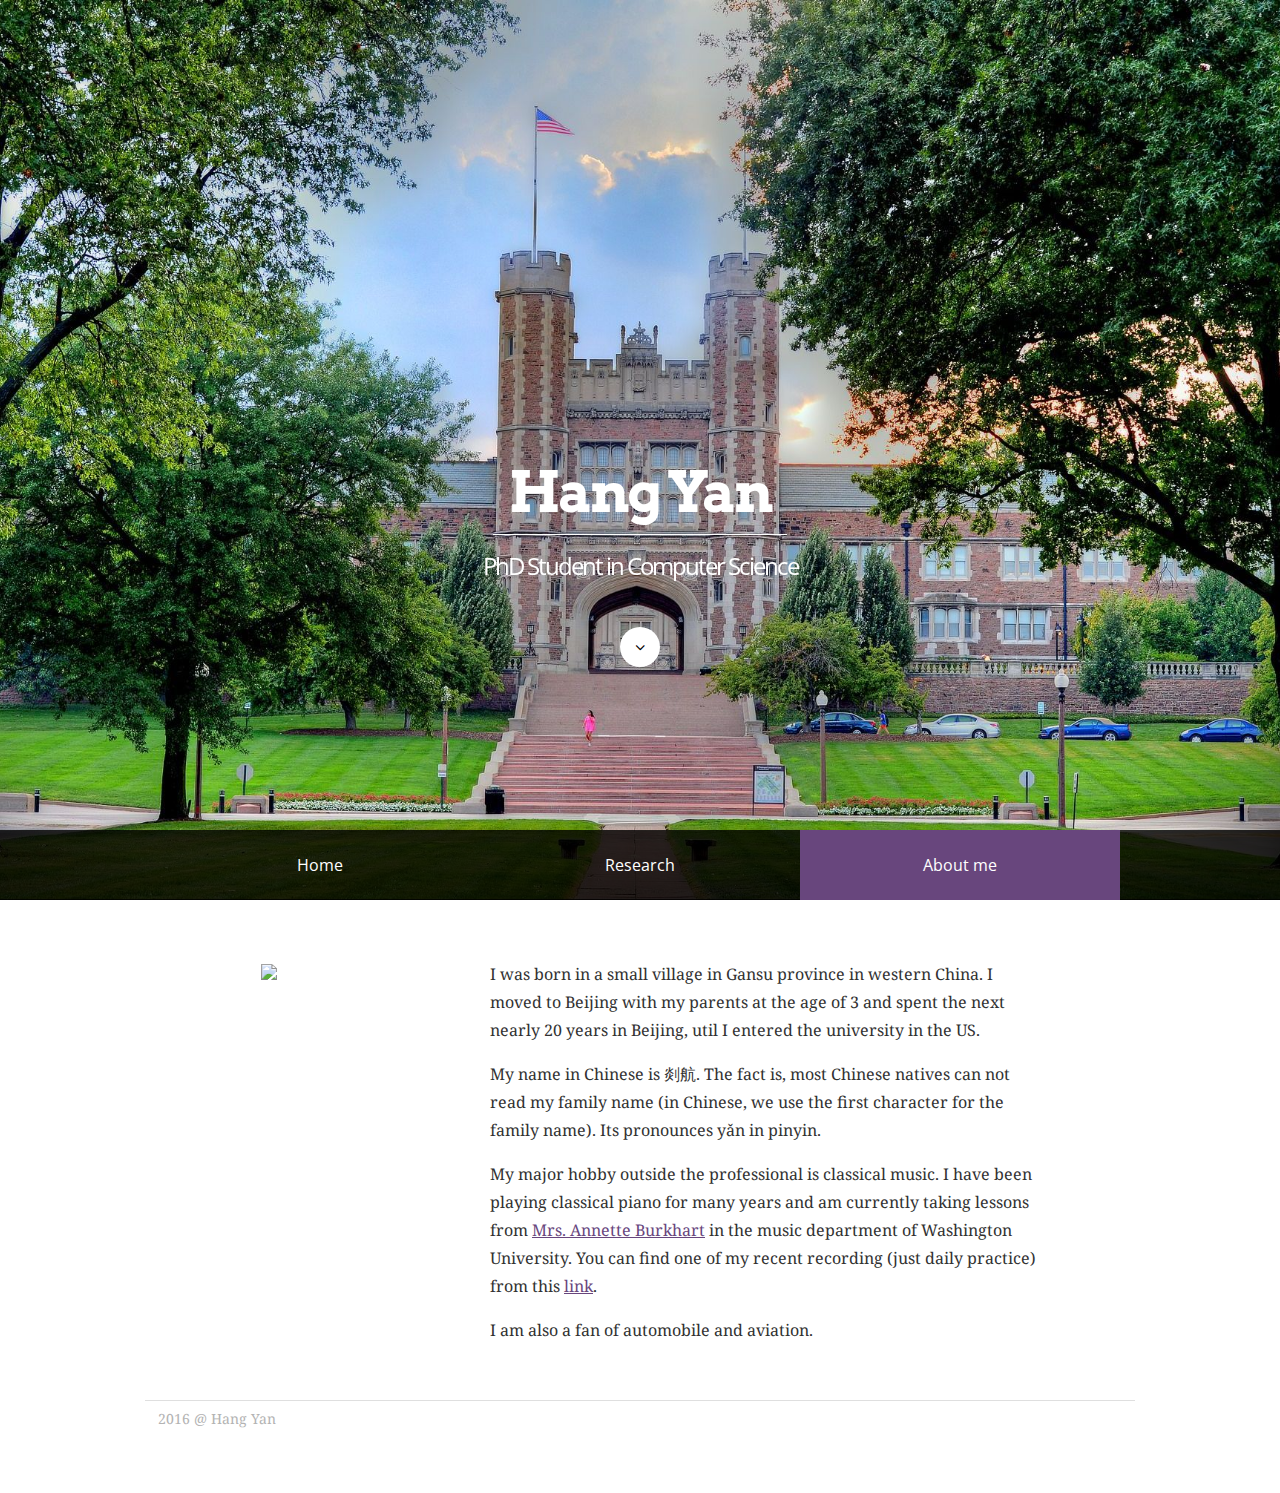
==== commit ba854dfc: "Hang" ====
--- a/personal.html
+++ b/personal.html
@@ -138,7 +138,7 @@
 	<!-- Sidebar content -->
 	<h4 id="sidebar_title"></h4>
 	<div id="sidebar_content">
-	  <p style="text-align:center;"><a href="images/piano.jpg"><img src="images/piano_bw.jpg"/></a></p>
+	  <p style="text-align:center;"><a href="images/piano_bw.jpg"><img src="images/piano_bw_small.jpg"/></a></p>
 	</div>
 	<div id="archives">
 	  
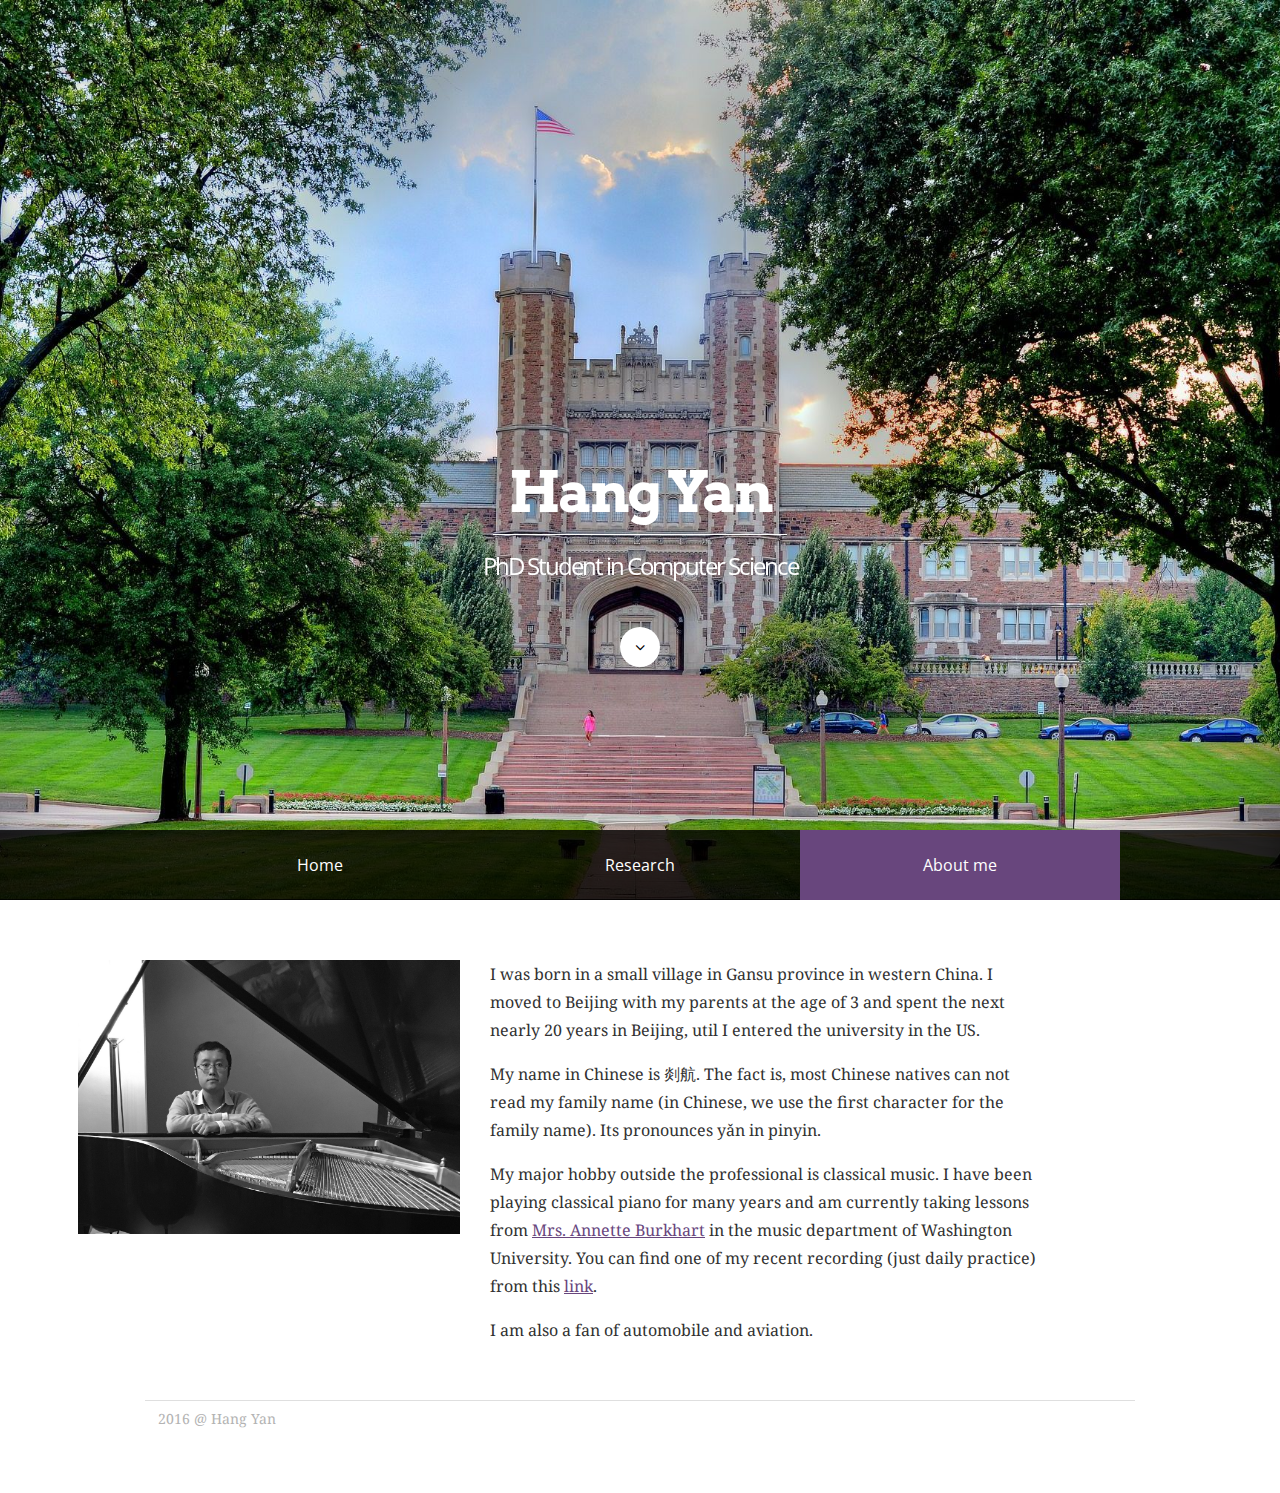
==== commit ff612969: "Add google analytics" ====
--- a/personal.html
+++ b/personal.html
@@ -62,6 +62,17 @@
 
     <!-- Plugin injected code -->
     
+    <!-- Google Analystics -->
+    <script>
+      (function(i,s,o,g,r,a,m){i['GoogleAnalyticsObject']=r;i[r]=i[r]||function(){
+      (i[r].q=i[r].q||[]).push(arguments)},i[r].l=1*new Date();a=s.createElement(o),
+      m=s.getElementsByTagName(o)[0];a.async=1;a.src=g;m.parentNode.insertBefore(a,m)
+      })(window,document,'script','https://www.google-analytics.com/analytics.js','ga');
+
+      ga('create', 'UA-88817090-1', 'auto');
+      ga('send', 'pageview');
+
+    </script>
 
     
   </head>
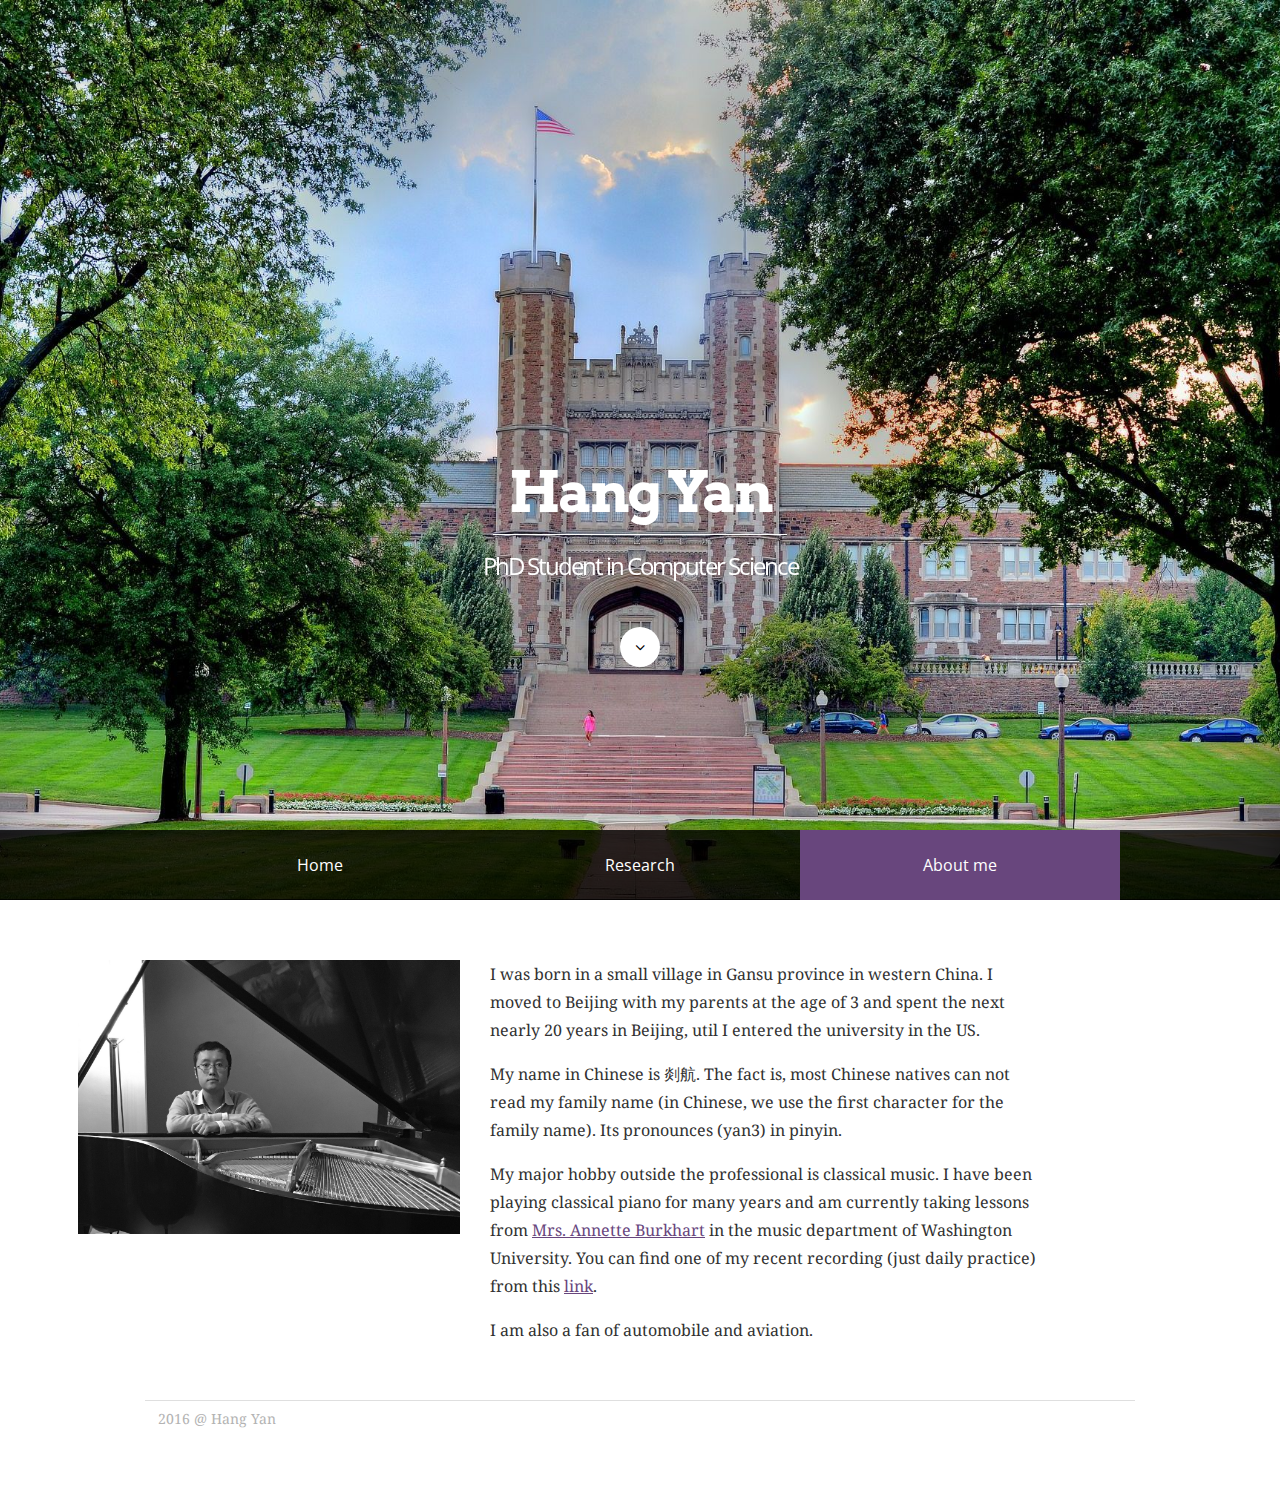
==== commit bcf0d7ca: "Hang" ====
--- a/personal.html
+++ b/personal.html
@@ -141,7 +141,7 @@
     <div class="row site_width" id="container">
       <section id="content"class="large-7 columns">
 	<p>I was born in a small village in Gansu province in western China. I moved to Beijing with my parents at the age of 3 and spent the next nearly 20 years in Beijing, util I entered the university in the US.</p>
-	<p>My name in Chinese is 剡航. The fact is, most Chinese natives can not read my family name (in Chinese, we use the first character for the family name). Its pronounces y&#462;n in pinyin.</p>
+	<p>My name in Chinese is 剡航. The fact is, most Chinese natives can not read my family name (in Chinese, we use the first character for the family name). Its pronounces (yan3) in pinyin.</p>
 	<p>My major hobby outside the professional is classical music. I have been playing classical piano for many years and am currently taking lessons from <a href="http://music.wustl.edu/people/burkhart">Mrs. Annette Burkhart</a> in the music department of Washington University. You can find one of my recent recording (just daily practice) from this <a href="https://www.youtube.com/watch?v=FCNgDLSjfm0&t=6s">link</a>.</p>
 	<p>I am also a fan of automobile and aviation.</p>
       </section>
